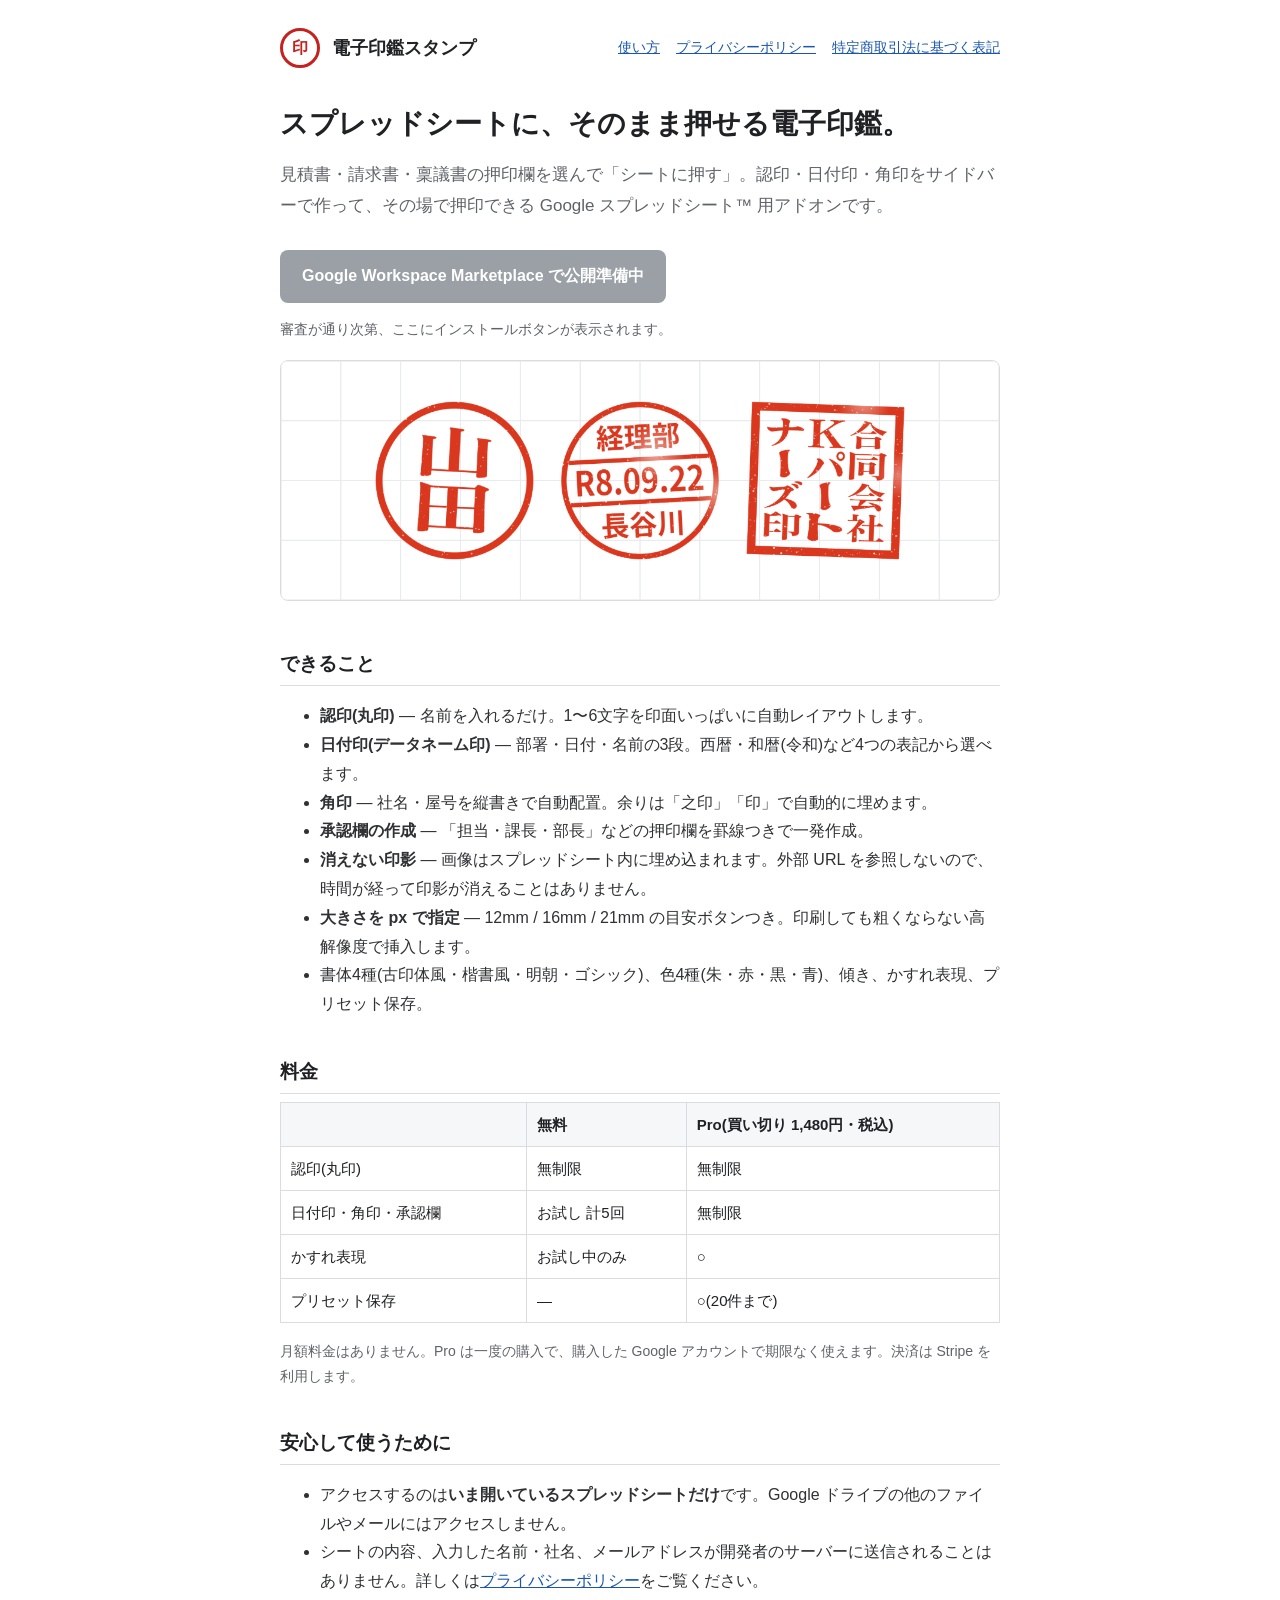
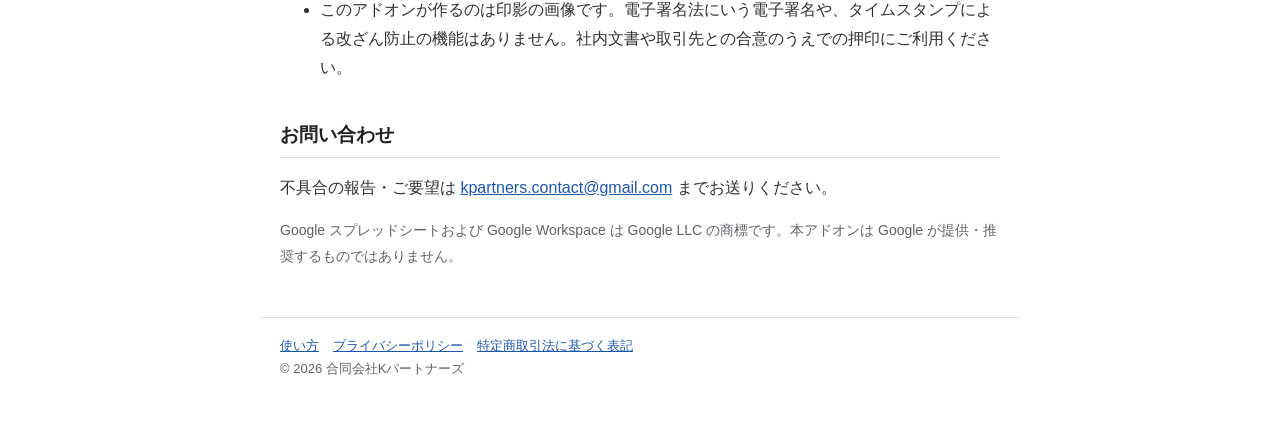
==== index.html @ 818c1733 "電子印鑑スタンプ 製品サイト 初版 Co-Authored-By: Claude Opus 5 (1M context) <noreply@anthropic.com>" ====
<!DOCTYPE html>
<html lang="ja">
<head>
<meta charset="utf-8">
<meta name="viewport" content="width=device-width, initial-scale=1">
<title>電子印鑑スタンプ — Google スプレッドシート用 電子印鑑・日付印アドオン</title>
<meta name="description" content="Google スプレッドシートに認印・日付印・角印を押せるアドオン。印影はシートに埋め込まれるので消えません。大きさも自由に指定できます。">
<link rel="stylesheet" href="style.css">
</head>
<body>
<header>
  <div class="mark">印</div>
  <a class="brand" href="./">電子印鑑スタンプ</a>
  <nav><a href="help.html">使い方</a><a href="privacy.html">プライバシーポリシー</a><a href="tokushoho.html">特定商取引法に基づく表記</a></nav>
</header>

<main>
  <h1>スプレッドシートに、そのまま押せる電子印鑑。</h1>
  <p class="lead">見積書・請求書・稟議書の押印欄を選んで「シートに押す」。認印・日付印・角印をサイドバーで作って、その場で押印できる Google スプレッドシート™ 用アドオンです。</p>
  <p><span class="cta" id="install" aria-disabled="true" style="background:#9aa0a6;cursor:default">Google Workspace Marketplace で公開準備中</span><br><span class="note">審査が通り次第、ここにインストールボタンが表示されます。</span></p>

  <p><img src="img/hero.png" alt="認印・日付印・角印の印影サンプル" style="width:100%;height:auto;border:1px solid #dadce0;border-radius:8px"></p>

  <h2>できること</h2>
  <ul>
    <li><strong>認印(丸印)</strong> — 名前を入れるだけ。1〜6文字を印面いっぱいに自動レイアウトします。</li>
    <li><strong>日付印(データネーム印)</strong> — 部署・日付・名前の3段。西暦・和暦(令和)など4つの表記から選べます。</li>
    <li><strong>角印</strong> — 社名・屋号を縦書きで自動配置。余りは「之印」「印」で自動的に埋めます。</li>
    <li><strong>承認欄の作成</strong> — 「担当・課長・部長」などの押印欄を罫線つきで一発作成。</li>
    <li><strong>消えない印影</strong> — 画像はスプレッドシート内に埋め込まれます。外部 URL を参照しないので、時間が経って印影が消えることはありません。</li>
    <li><strong>大きさを px で指定</strong> — 12mm / 16mm / 21mm の目安ボタンつき。印刷しても粗くならない高解像度で挿入します。</li>
    <li>書体4種(古印体風・楷書風・明朝・ゴシック)、色4種(朱・赤・黒・青)、傾き、かすれ表現、プリセット保存。</li>
  </ul>

  <h2>料金</h2>
  <table class="plans">
    <tr><th></th><th>無料</th><th>Pro(買い切り 1,480円・税込)</th></tr>
    <tr><td>認印(丸印)</td><td>無制限</td><td>無制限</td></tr>
    <tr><td>日付印・角印・承認欄</td><td>お試し 計5回</td><td>無制限</td></tr>
    <tr><td>かすれ表現</td><td>お試し中のみ</td><td>○</td></tr>
    <tr><td>プリセット保存</td><td>—</td><td>○(20件まで)</td></tr>
  </table>
  <p class="note">月額料金はありません。Pro は一度の購入で、購入した Google アカウントで期限なく使えます。決済は Stripe を利用します。</p>

  <h2>安心して使うために</h2>
  <ul>
    <li>アクセスするのは<strong>いま開いているスプレッドシートだけ</strong>です。Google ドライブの他のファイルやメールにはアクセスしません。</li>
    <li>シートの内容、入力した名前・社名、メールアドレスが開発者のサーバーに送信されることはありません。詳しくは<a href="privacy.html">プライバシーポリシー</a>をご覧ください。</li>
    <li>このアドオンが作るのは印影の画像です。電子署名法にいう電子署名や、タイムスタンプによる改ざん防止の機能はありません。社内文書や取引先との合意のうえでの押印にご利用ください。</li>
  </ul>

  <h2>お問い合わせ</h2>
  <p>不具合の報告・ご要望は <a href="mailto:kpartners.contact@gmail.com">kpartners.contact@gmail.com</a> までお送りください。</p>
  <p class="note">Google スプレッドシートおよび Google Workspace は Google LLC の商標です。本アドオンは Google が提供・推奨するものではありません。</p>
</main>

<footer>
  <a href="help.html">使い方</a><a href="privacy.html">プライバシーポリシー</a><a href="tokushoho.html">特定商取引法に基づく表記</a>
  <div>© 2026 合同会社Kパートナーズ</div>
</footer>
</body>
</html>
---- style.css ----
:root { --ink:#202124; --sub:#5f6368; --line:#dadce0; --accent:#c5221f; --soft:#f6f7f9; }
* { box-sizing:border-box; }
body { margin:0; font:16px/1.8 "Hiragino Kaku Gothic ProN", "Yu Gothic UI", Meiryo, sans-serif; color:var(--ink); background:#fff; }
header, main, footer { max-width:760px; margin:0 auto; padding:0 20px; }
header { padding-top:28px; display:flex; align-items:center; gap:12px; flex-wrap:wrap; }
header .mark { width:40px; height:40px; border:3px solid var(--accent); border-radius:50%; color:var(--accent); display:flex; align-items:center; justify-content:center; font-weight:700; font-family:serif; }
header a.brand { font-weight:700; color:var(--ink); text-decoration:none; font-size:18px; }
nav { margin-left:auto; display:flex; gap:16px; font-size:14px; flex-wrap:wrap; }
a { color:#1a56b0; }
h1 { font-size:28px; line-height:1.4; margin:36px 0 12px; }
h2 { font-size:19px; margin:36px 0 8px; padding-bottom:4px; border-bottom:1px solid var(--line); }
h3 { font-size:16px; margin:20px 0 4px; }
p, li { color:#303134; }
.lead { font-size:17px; color:var(--sub); }
.cta { display:inline-block; margin:12px 0; padding:12px 22px; background:var(--accent); color:#fff; border-radius:8px; text-decoration:none; font-weight:700; }
table { width:100%; border-collapse:collapse; margin:8px 0 16px; font-size:15px; }
th, td { border:1px solid var(--line); padding:8px 10px; text-align:left; vertical-align:top; }
th { background:var(--soft); width:32%; font-weight:600; }
.plans th { width:auto; }
.note { font-size:14px; color:var(--sub); }
footer { margin-top:48px; padding-top:16px; padding-bottom:40px; border-top:1px solid var(--line); font-size:13px; color:var(--sub); }
footer a { margin-right:14px; }
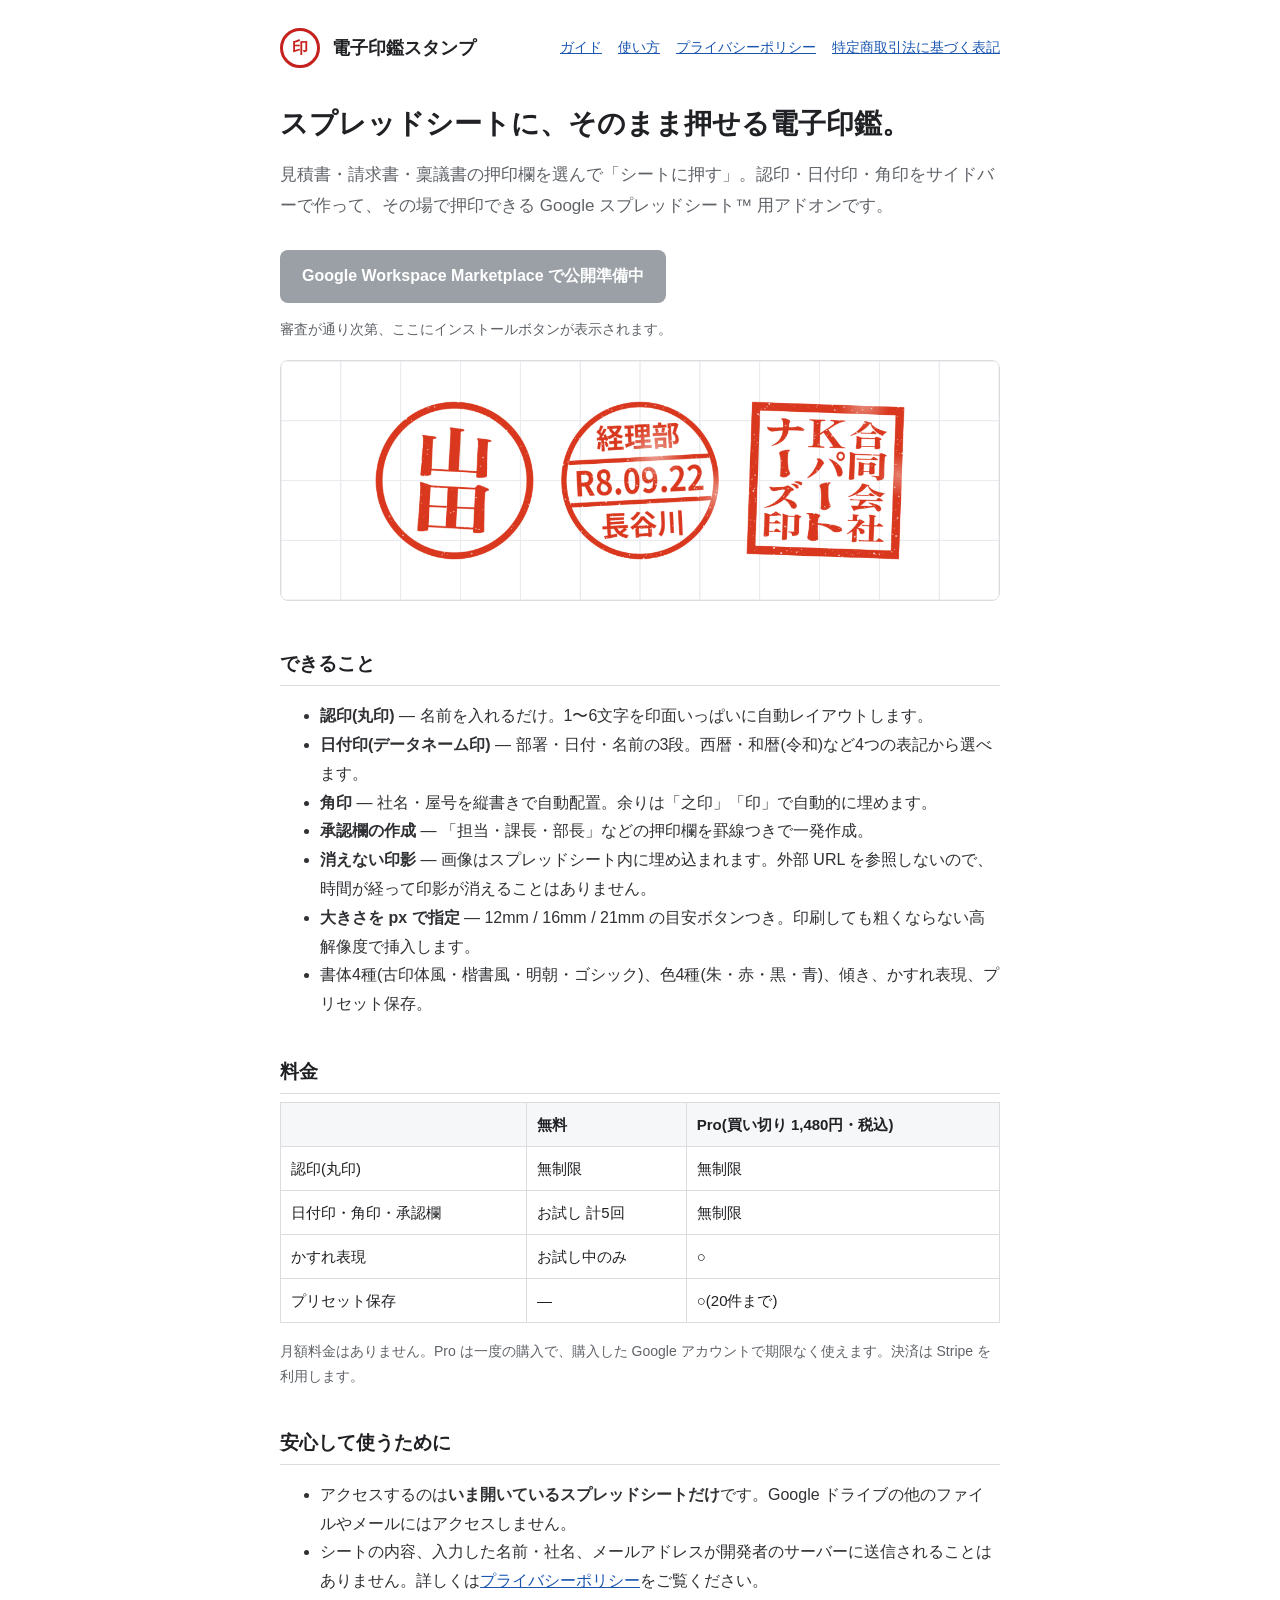
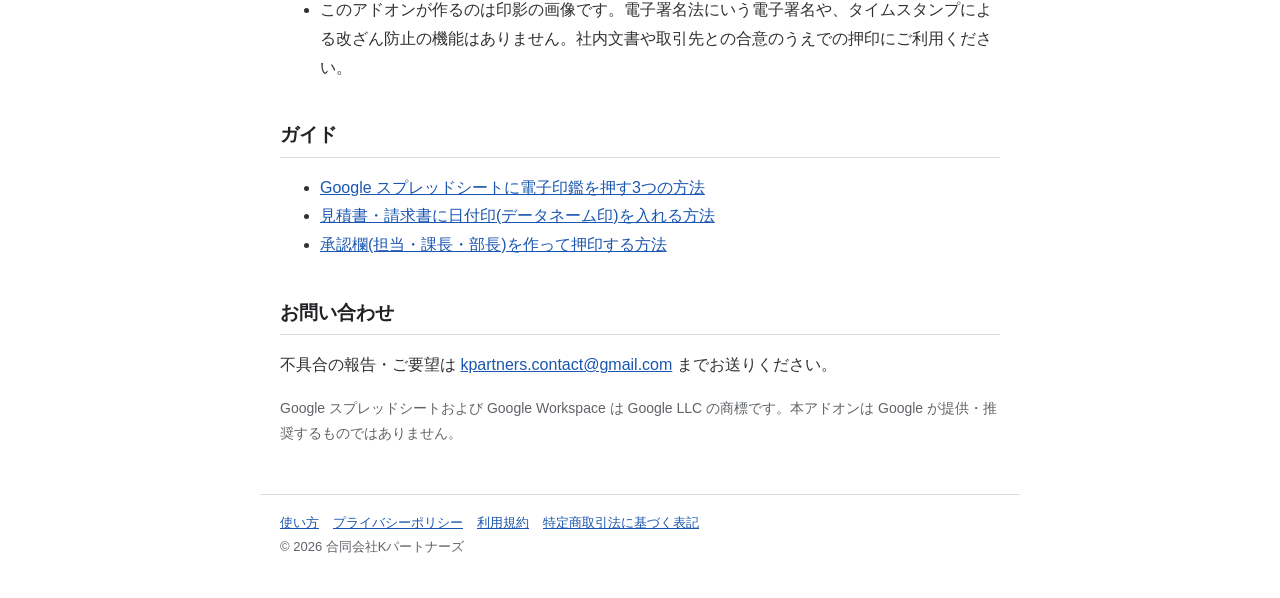
==== commit 3d4f2041: "利用規約・ガイド記事3本・sitemap/robots を追加 Co-Authored-By: Claude Fable 5.1 <noreply@anthropic.com>" ====
--- a/index.html
+++ b/index.html
@@ -11,7 +11,7 @@
 <header>
   <div class="mark">印</div>
   <a class="brand" href="./">電子印鑑スタンプ</a>
-  <nav><a href="help.html">使い方</a><a href="privacy.html">プライバシーポリシー</a><a href="tokushoho.html">特定商取引法に基づく表記</a></nav>
+  <nav><a href="guide/">ガイド</a><a href="help.html">使い方</a><a href="privacy.html">プライバシーポリシー</a><a href="tokushoho.html">特定商取引法に基づく表記</a></nav>
 </header>
 
 <main>
@@ -49,13 +49,20 @@
     <li>このアドオンが作るのは印影の画像です。電子署名法にいう電子署名や、タイムスタンプによる改ざん防止の機能はありません。社内文書や取引先との合意のうえでの押印にご利用ください。</li>
   </ul>
 
+  <h2>ガイド</h2>
+  <ul>
+    <li><a href="guide/denshi-inkan.html">Google スプレッドシートに電子印鑑を押す3つの方法</a></li>
+    <li><a href="guide/hizukein.html">見積書・請求書に日付印(データネーム印)を入れる方法</a></li>
+    <li><a href="guide/shoninran.html">承認欄(担当・課長・部長)を作って押印する方法</a></li>
+  </ul>
+
   <h2>お問い合わせ</h2>
   <p>不具合の報告・ご要望は <a href="mailto:kpartners.contact@gmail.com">kpartners.contact@gmail.com</a> までお送りください。</p>
   <p class="note">Google スプレッドシートおよび Google Workspace は Google LLC の商標です。本アドオンは Google が提供・推奨するものではありません。</p>
 </main>
 
 <footer>
-  <a href="help.html">使い方</a><a href="privacy.html">プライバシーポリシー</a><a href="tokushoho.html">特定商取引法に基づく表記</a>
+  <a href="help.html">使い方</a><a href="privacy.html">プライバシーポリシー</a><a href="terms.html">利用規約</a><a href="tokushoho.html">特定商取引法に基づく表記</a>
   <div>© 2026 合同会社Kパートナーズ</div>
 </footer>
 </body>
